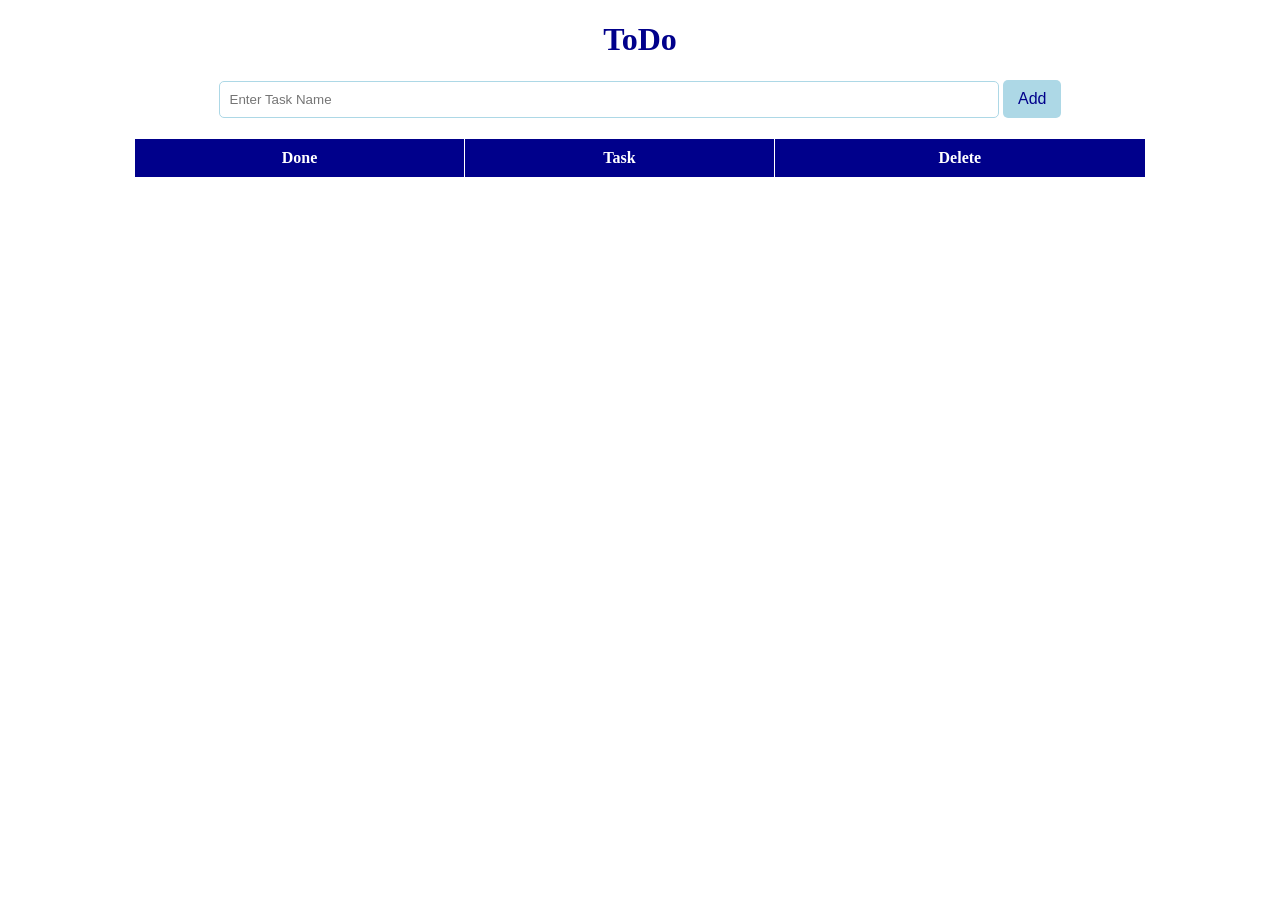
==== index.html @ c5a35115 "first commit" ====
<!DOCTYPE html>
<html lang="en">
<head>
    <meta charset="UTF-8">
    <meta name="viewport" content="width=device-width, initial-scale=1.0">
    <title>Document</title>
    <link rel="stylesheet" href="style.css">
</head>
<body>

    <h1>ToDo</h1>

    <div class="input-container">
        <input type="text" id="taskInput" placeholder="Enter Task Name">
        <button id="addTaskBtn">Add</button>
        <span id="spanMessage" class="span" ></span>
    </div>

    <table>
        <thead>
            <tr>
                <th>Done</th>
                <th>Task</th>
                <th>Delete</th>
            </tr>
        </thead>
        <tbody id="taskTable"></tbody>
    </table>

    <script src="script.js"></script>
</body>
</html>
---- style.css ----
body {
    text-align: center;
}

h1 {
    color: darkblue;
}

.input-container {
    margin: 20px 0;
}

input {
    width: 60%;
    padding: 10px;
    border: 1px solid lightblue;
    border-radius: 5px;

}

button {
    background-color: lightblue;
    color: darkblue;
    padding: 10px 15px;
    border: none;
    cursor: pointer;
    font-size: 16px;
    border-radius: 5px;
}

button:hover {
    background-color: darkgray;
}

table {
    width: 80%;
    margin: 20px auto;
    border-collapse: collapse;
}

th {
    background-color: darkblue;
    color: white;
    padding: 10px;
    border: 1px solid white;
}

td {
    padding: 10px;
    border-bottom: 1px solid #ccc;
}


.span {
    background-color: red;
    color: white;
    width: 60%;
    display: none;
}
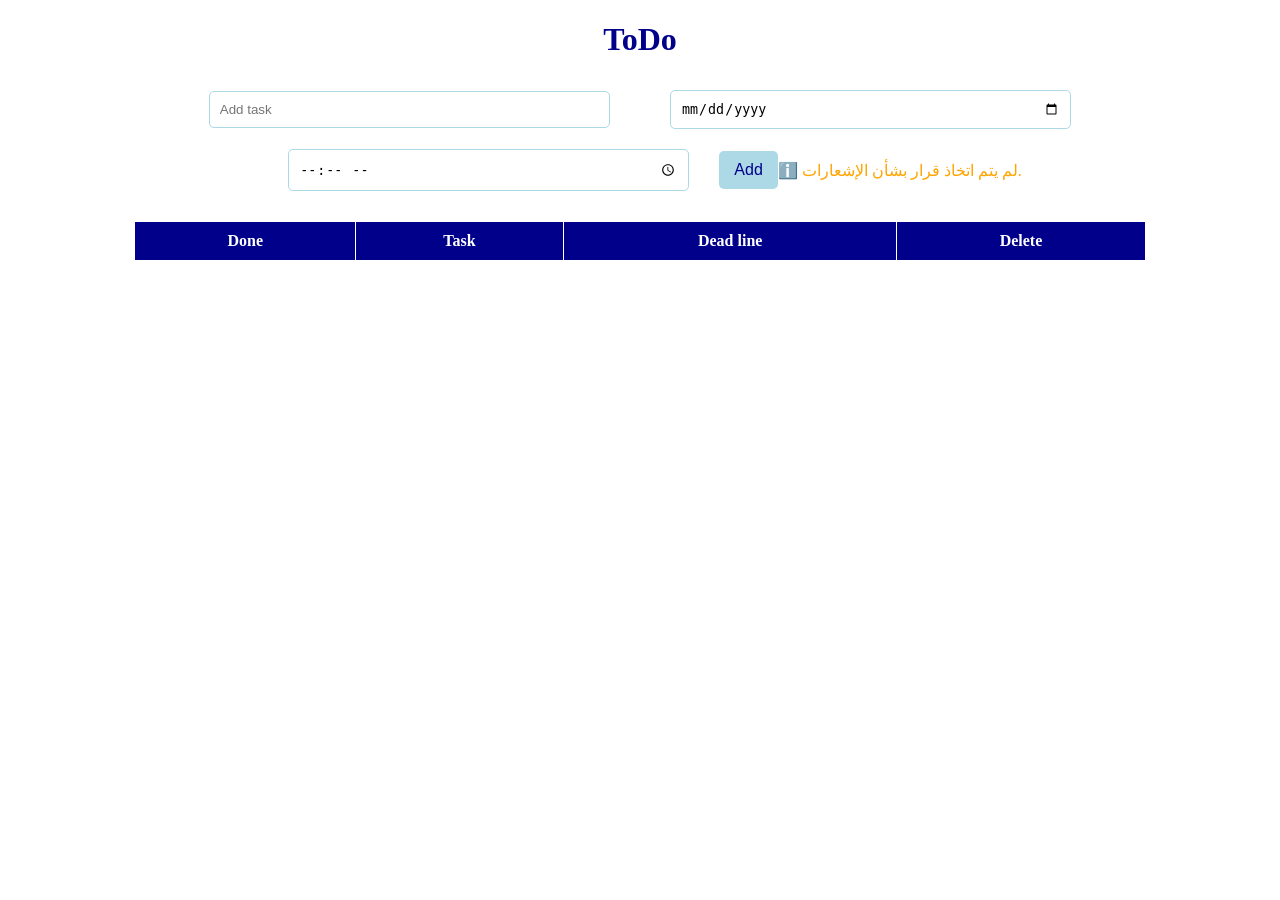
==== commit febe9c95: "upload" ====
--- a/index.html
+++ b/index.html
@@ -1,26 +1,36 @@
 <!DOCTYPE html>
 <html lang="en">
+
 <head>
     <meta charset="UTF-8">
     <meta name="viewport" content="width=device-width, initial-scale=1.0">
     <title>Document</title>
     <link rel="stylesheet" href="style.css">
 </head>
+
 <body>
 
     <h1>ToDo</h1>
 
+
     <div class="input-container">
-        <input type="text" id="taskInput" placeholder="Enter Task Name">
-        <button id="addTaskBtn">Add</button>
-        <span id="spanMessage" class="span" ></span>
+        <input id="taskInput" type="text" placeholder="Add task " />
+        <input type="date" name="" id="reminderDate">
+        <input type="time" name="" id="reminderTime">
+        <button id="addTaskBtn">Add </button>
+        <span id="spanMessage" class="span"></span>
+        <div id="notificationStatus" class="info-message"></div>
+
     </div>
+
+
 
     <table>
         <thead>
             <tr>
                 <th>Done</th>
                 <th>Task</th>
+                <th>Dead line</th>
                 <th>Delete</th>
             </tr>
         </thead>
@@ -29,4 +39,5 @@
 
     <script src="script.js"></script>
 </body>
-</html>
+
+</html>
--- a/style.css
+++ b/style.css
@@ -8,13 +8,18 @@
 
 .input-container {
     margin: 20px 0;
+    display: flex;
+    justify-content: center;
+    align-items: center;
+    flex-wrap: wrap;
 }
 
 input {
-    width: 60%;
+    width: 30%;
     padding: 10px;
     border: 1px solid lightblue;
     border-radius: 5px;
+    margin:10px 30px;
 
 }
 
@@ -56,4 +61,12 @@
     color: white;
     width: 60%;
     display: none;
+}
+.done{
+    text-decoration: line-through; 
+    color: gray;
+}
+.active{
+    text-decoration: none; 
+    color: black;
 }
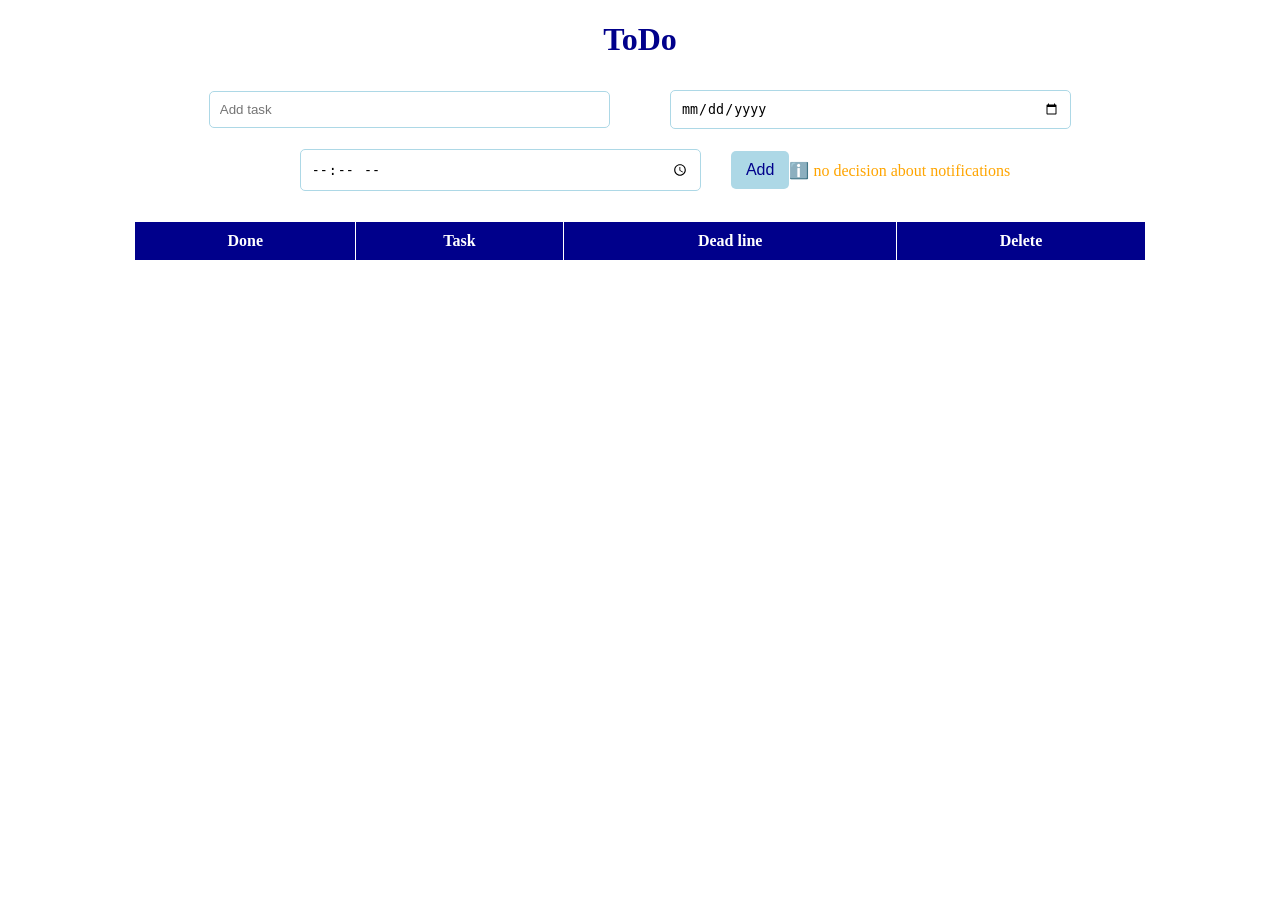
==== commit 72d9625f: "offline reminder" ====
--- a/index.html
+++ b/index.html
@@ -6,6 +6,9 @@
     <meta name="viewport" content="width=device-width, initial-scale=1.0">
     <title>Document</title>
     <link rel="stylesheet" href="style.css">
+    <link rel="manifest" href="manifest.json">
+<meta name="theme-color" content="#0d6efd">
+
 </head>
 
 <body>
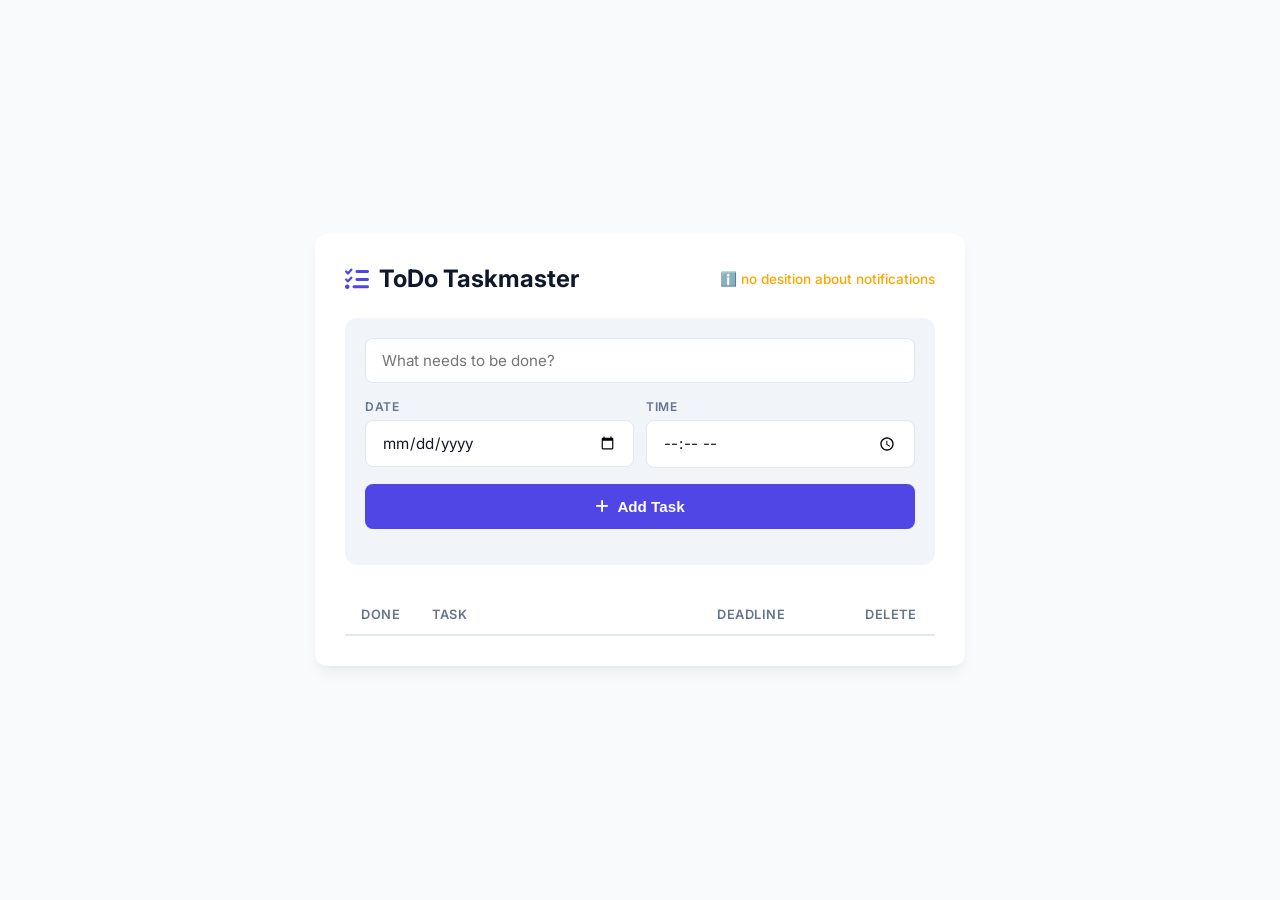
==== commit 43981ca6: "running v2" ====
--- a/index.html
+++ b/index.html
@@ -1,44 +1,70 @@
 <!DOCTYPE html>
 <html lang="en">
-
+<!-- v2 -->
 <head>
     <meta charset="UTF-8">
     <meta name="viewport" content="width=device-width, initial-scale=1.0">
-    <title>Document</title>
-    <link rel="stylesheet" href="style.css">
+    <title>Modern ToDo App</title>
+    <link href="https://fonts.googleapis.com/css2?family=Inter:wght@400;500;600;700&display=swap" rel="stylesheet">
+    <link rel="stylesheet" href="https://cdnjs.cloudflare.com/ajax/libs/font-awesome/6.4.0/css/all.min.css">
+    <!-- <link rel="stylesheet" href="style.css"> -->
+    <link rel="stylesheet" href="stylev2.css">
     <link rel="manifest" href="manifest.json">
-<meta name="theme-color" content="#0d6efd">
-
+    <meta name="theme-color" content="#4f46e5">
 </head>
 
 <body>
 
-    <h1>ToDo</h1>
+    <div class="todo-card">
+        <header>
+            <h1><i class="fa-solid fa-list-check"></i> ToDo Taskmaster</h1>
+            <div id="notificationStatus" class="info-message"></div>
+        </header>
 
+        <div class="input-container">
+            <div class="input-group main-input">
+                <input id="taskInput" type="text" placeholder="What needs to be done?" />
+            </div>
+            
+            <div class="datetime-group">
+                <div class="input-group">
+                    <label for="reminderDate">Date</label>
+                    <input type="date" id="reminderDate">
+                </div>
+                <div class="input-group">
+                    <label for="reminderTime">Time</label>
+                    <input type="time" id="reminderTime">
+                </div>
+            </div>
 
-    <div class="input-container">
-        <input id="taskInput" type="text" placeholder="Add task " />
-        <input type="date" name="" id="reminderDate">
-        <input type="time" name="" id="reminderTime">
-        <button id="addTaskBtn">Add </button>
-        <span id="spanMessage" class="span"></span>
-        <div id="notificationStatus" class="info-message"></div>
+            <button id="addTaskBtn">
+                <i class="fa-solid fa-plus"></i> Add Task
+            </button>
+            
+            <span id="spanMessage" class="span"></span>
+        </div>
 
+        <div class="table-responsive">
+            <table>
+                <thead>
+                    <tr>
+                        <th style="width: 10%;">Done</th>
+                        <th style="width: 50%;">Task</th>
+                        <th style="width: 25%;">Deadline</th>
+                        <th style="width: 15%; text-align: center;">Delete</th>
+                    </tr>
+                </thead>
+                <tbody id="taskTable">
+                    <tr>
+                        <td><input type="checkbox" class="task-checkbox"></td>
+                        <td><span class="task-text">Finish CSS Refactoring</span></td>
+                        <td><span class="deadline-badge">June 15, 14:00</span></td>
+                        <td style="text-align: center;"><button class="btn-delete"><i class="fa-regular fa-trash-can"></i></button></td>
+                    </tr>
+                </tbody>
+            </table>
+        </div>
     </div>
-
-
-
-    <table>
-        <thead>
-            <tr>
-                <th>Done</th>
-                <th>Task</th>
-                <th>Dead line</th>
-                <th>Delete</th>
-            </tr>
-        </thead>
-        <tbody id="taskTable"></tbody>
-    </table>
 
     <script src="script.js"></script>
 </body>
--- a/stylev2.css
+++ b/stylev2.css
@@ -0,0 +1,244 @@
+/* ==========================================================================
+   1. Reset & Global Styles
+   ========================================================================== */
+:root {
+    --primary-color: #4f46e5;
+    --primary-hover: #4338ca;
+    --background: #f8fafc;
+    --card-bg: #ffffff;
+    --text-main: #0f172a;
+    --text-muted: #64748b;
+    --border-color: #e2e8f0;
+    --danger-color: #ef4444;
+    --danger-hover: #dc2626;
+    --success-color: #10b981;
+    --radius: 12px;
+    --shadow: 0 10px 15px -3px rgba(0, 0, 0, 0.05), 0 4px 6px -4px rgba(0, 0, 0, 0.05);
+}
+
+* {
+    box-sizing: border-box;
+    margin: 0;
+    padding: 0;
+}
+
+body {
+    font-family: 'Inter', sans-serif;
+    background-color: var(--background);
+    color: var(--text-main);
+    display: flex;
+    justify-content: center;
+    align-items: center;
+    min-height: 100vh;
+    padding: 20px;
+}
+
+/* ==========================================================================
+   2. Layout Container
+   ========================================================================== */
+.todo-card {
+    background: var(--card-bg);
+    width: 100%;
+    max-width: 650px;
+    border-radius: var(--radius);
+    box-shadow: var(--shadow);
+    padding: 30px;
+}
+
+header {
+    margin-bottom: 25px;
+    display: flex;
+    justify-content: space-between;
+    align-items: center;
+}
+
+header h1 {
+    font-size: 1.5rem;
+    font-weight: 700;
+    color: var(--text-main);
+    display: flex;
+    align-items: center;
+    gap: 10px;
+}
+
+header h1 i {
+    color: var(--primary-color);
+}
+
+/* ==========================================================================
+   3. Input Form Elements
+   ========================================================================== */
+.input-container {
+    display: flex;
+    flex-direction: column;
+    gap: 16px;
+    background: #f1f5f9;
+    padding: 20px;
+    border-radius: var(--radius);
+    margin-bottom: 30px;
+}
+
+.input-group {
+    display: flex;
+    flex-direction: column;
+    gap: 6px;
+}
+
+.input-group label {
+    font-size: 0.75rem;
+    font-weight: 600;
+    color: var(--text-muted);
+    text-transform: uppercase;
+    letter-spacing: 0.5px;
+}
+
+/* Common input styling */
+input[type="text"],
+input[type="date"],
+input[type="time"] {
+    width: 100%;
+    padding: 12px 16px;
+    font-family: inherit;
+    font-size: 0.95rem;
+    border: 1px solid var(--border-color);
+    border-radius: 8px;
+    background-color: #ffffff;
+    color: var(--text-main);
+    transition: all 0.2s ease;
+}
+
+input[type="text"]:focus,
+input[type="date"]:focus,
+input[type="time"]:focus {
+    outline: none;
+    border-color: var(--primary-color);
+    box-shadow: 0 0 0 3px rgba(79, 70, 229, 0.15);
+}
+
+/* Date and Time alignment side by side */
+.datetime-group {
+    display: grid;
+    grid-template-columns: 1fr 1fr;
+    gap: 12px;
+}
+
+/* Action Button */
+#addTaskBtn {
+    background-color: var(--primary-color);
+    color: #ffffff;
+    border: none;
+    padding: 14px;
+    font-size: 0.95rem;
+    font-weight: 600;
+    border-radius: 8px;
+    cursor: pointer;
+    display: flex;
+    justify-content: center;
+    align-items: center;
+    gap: 8px;
+    transition: background-color 0.2s ease, transform 0.1s ease;
+}
+
+#addTaskBtn:hover {
+    background-color: var(--primary-hover);
+}
+
+#addTaskBtn:active {
+    transform: scale(0.98);
+}
+
+/* Messages */
+.span {
+    font-size: 0.85rem;
+    color: var(--danger-color);
+}
+
+.info-message {
+    font-size: 0.85rem;
+    color: var(--success-color);
+    font-weight: 500;
+}
+
+/* ==========================================================================
+   4. Tasks Table View
+   ========================================================================== */
+.table-responsive {
+    width: 100%;
+    overflow-x: auto;
+}
+
+table {
+    width: 100%;
+    border-collapse: collapse;
+    text-align: left;
+}
+
+th {
+    padding: 12px 16px;
+    font-size: 0.8rem;
+    font-weight: 600;
+    text-transform: uppercase;
+    letter-spacing: 0.5px;
+    color: var(--text-muted);
+    border-bottom: 2px solid var(--border-color);
+}
+
+td {
+    padding: 16px;
+    border-bottom: 1px solid var(--border-color);
+    vertical-align: middle;
+    font-size: 0.95rem;
+}
+
+tr:last-child td {
+    border-bottom: none;
+}
+
+/* Custom Checkbox Design */
+.task-checkbox {
+    width: 18px;
+    height: 18px;
+    accent-color: var(--success-color);
+    cursor: pointer;
+}
+
+/* Text styles inside table */
+.task-text {
+    font-weight: 500;
+    color: var(--text-main);
+}
+
+/* Deadline badge style */
+.deadline-badge {
+    background-color: #f1f5f9;
+    color: var(--text-muted);
+    padding: 4px 8px;
+    border-radius: 6px;
+    font-size: 0.8rem;
+    font-weight: 500;
+    display: inline-block;
+}
+
+/* Table Delete Button */
+.btn-delete {
+    background: none;
+    border: none;
+    color: var(--text-muted);
+    font-size: 1.1rem;
+    cursor: pointer;
+    padding: 6px;
+    border-radius: 6px;
+    transition: all 0.2s ease;
+}
+
+.btn-delete:hover {
+    color: var(--danger-color);
+    background-color: #fef2f2;
+}
+
+/* Styling changes for dynamically finished tasks (Add via JavaScript classList toggle if you wish) */
+.completed-task {
+    text-decoration: line-through;
+    color: var(--text-muted);
+    opacity: 0.6;
+}
